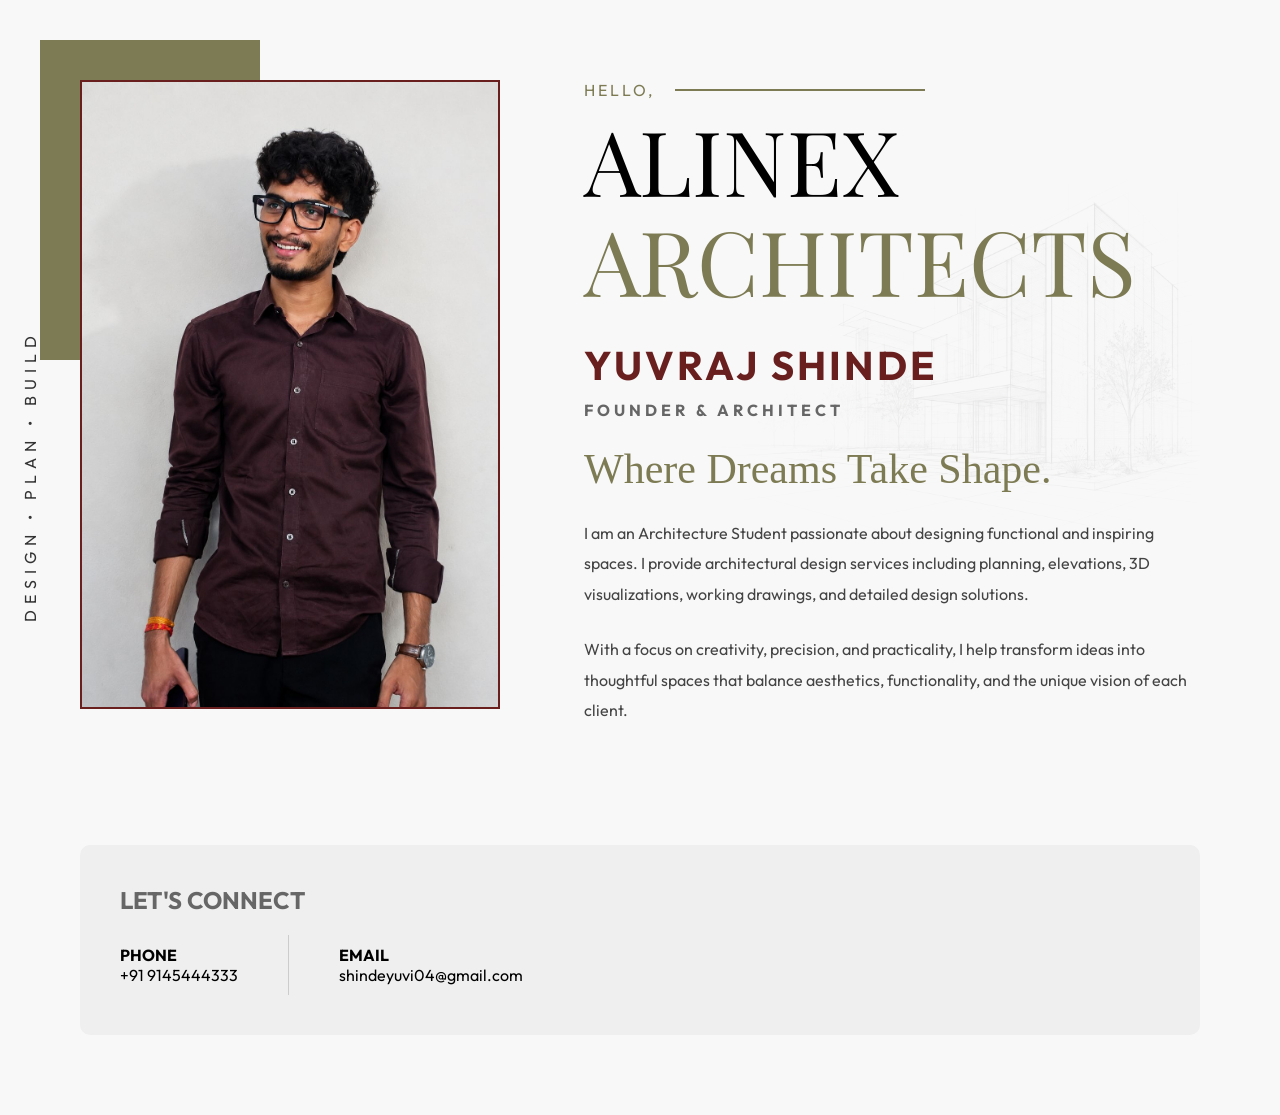
==== about.html @ 22233b24 "Add files via upload" ====
<!DOCTYPE html>
<html lang="en">
<head>
<meta charset="UTF-8">
<meta name="viewport" content="width=device-width, initial-scale=1.0">

<title>About | Alinex Architects</title>

<link rel="stylesheet" href="about.css">

<link href="https://fonts.googleapis.com/css2?family=Playfair+Display:wght@400;600&family=Outfit:wght@300;400;500;600;700&display=swap" rel="stylesheet">

</head>
<body>

<section class="about-container">

    <!-- LEFT SIDE -->

    <div class="about-image">

        <div class="green-box"></div>

        <div class="vertical-text">
            DESIGN • PLAN • BUILD
        </div>

        <img src="yvpic.jpeg" alt="Yuvraj Shinde">

    </div>

    <!-- RIGHT SIDE -->

    <div class="about-content">

        <div class="hello">
            <span>HELLO,</span>
            <div class="line"></div>
        </div>

        <h1>ALINEX</h1>

        <h2>ARCHITECTS</h2>

        <h3>YUVRAJ SHINDE</h3>

        <h4>FOUNDER & ARCHITECT</h4>

        <div class="tagline">
            Where Dreams Take Shape.
        </div>

        <p>
            I am an Architecture Student passionate about designing
            functional and inspiring spaces. I provide architectural
            design services including planning, elevations,
            3D visualizations, working drawings, and detailed
            design solutions.
        </p>

        <p>
            With a focus on creativity, precision, and practicality,
            I help transform ideas into thoughtful spaces that
            balance aesthetics, functionality, and the unique
            vision of each client.
        </p>

        <img src="buildingsketch.png" class="building-sketch">

    </div>

</section>

<section class="contact-box">

    <h2>LET'S CONNECT</h2>

    <div class="contact-row">

        <div>
            <h4>PHONE</h4>
            <p>+91 9145444333</p>
        </div>

        <div class="divider"></div>

        <div>
            <h4>EMAIL</h4>
            <p>shindeyuvi04@gmail.com</p>
        </div>

    </div>

</section>

</body>
</html>
---- about.css ----
*{
    margin:0;
    padding:0;
    box-sizing:border-box;
}

body{
    background:#f8f8f8;
    font-family:'Outfit',sans-serif;
}

.about-container{

    width:100%;

    display:flex;

    justify-content:space-between;

    padding:80px;

    position:relative;
}

/* LEFT */

.about-image{

    width:40%;

    position:relative;
}

.green-box{

    position:absolute;

    width:220px;
    height:320px;

    background:#7d7b53;

    top:-40px;
    left:-40px;

    z-index:1;
}

.about-image img{

    width:420px;

    border:2px solid #6a1f1f;

    position:relative;

    z-index:2;
}

.vertical-text{

    position:absolute;

    left:-60px;
    top:250px;

    writing-mode:vertical-rl;

    transform:rotate(180deg);

    letter-spacing:6px;

    color:#333;
}

/* RIGHT */

.about-content{

    width:55%;

    position:relative;
}

.hello{

    display:flex;

    align-items:center;

    gap:20px;
}

.line{

    width:250px;

    height:2px;

    background:#7d7b53;
}

.hello span{

    color:#7d7b53;

    letter-spacing:3px;
}

.about-content h1{

    font-size:90px;

    font-family:'Playfair Display',serif;

    font-weight:400;
}

.about-content h2{

    font-size:90px;

    color:#7d7b53;

    font-family:'Playfair Display',serif;

    font-weight:400;

    margin-top:-20px;
}

.about-content h3{

    margin-top:20px;

    color:#6a1f1f;

    font-size:40px;

    letter-spacing:3px;
}

.about-content h4{

    color:#666;

    letter-spacing:4px;

    margin-top:10px;
}

.tagline{

    margin-top:25px;

    font-size:42px;

    color:#7d7b53;

    font-family:cursive;
}

.about-content p{

    margin-top:25px;

    max-width:650px;

    line-height:1.9;

    color:#444;
}

.building-sketch{

    position:absolute;

    right:0;

    top:100px;

    width:550px;

    opacity:0.12;

    z-index:-1;
}

/* CONTACT */

.contact-box{

    margin:40px 80px 80px;

    padding:40px;

    background:#efefef;

    border-radius:10px;
}

.contact-box h2{

    color:#666;

    margin-bottom:20px;
}

.contact-row{

    display:flex;

    align-items:center;

    gap:50px;
}

.divider{

    width:1px;

    height:60px;

    background:#ccc;
}

/* =========================
   MOBILE VIEW
========================= */

@media screen and (max-width:768px){

    .about-container{
        flex-direction:column;
        padding:40px 20px;
        overflow:hidden;
    }

    /* LEFT SECTION */

    .about-image{
        width:100%;
        display:flex;
        justify-content:center;
        position:relative;
        margin-bottom:40px;
    }

    .green-box{
        width:140px;
        height:220px;

        top:-20px;
        left:20px;
    }

    .about-image img{
        width:280px;
        max-width:100%;
    }

    .vertical-text{
        left:-5px;
        top:120px;

        font-size:10px;
        letter-spacing:3px;
    }

    /* RIGHT SECTION */

    .about-content{
        width:100%;
        text-align:left;
    }

    .hello{
        gap:10px;
    }

    .line{
        width:100px;
    }

    .about-content h1{
        font-size:52px;
        line-height:1;
    }

    .about-content h2{
        font-size:52px;
        line-height:1;
        margin-top:-5px;
    }

    .about-content h3{
        font-size:26px;
        letter-spacing:1px;
    }

    .about-content h4{
        font-size:12px;
        letter-spacing:2px;
    }

    .tagline{
        font-size:28px;
    }

    .about-content p{
        font-size:15px;
        line-height:1.8;
    }

    /* BUILDING SKETCH */

    .building-sketch{
        width:100%;
        right:0;
        top:250px;
        opacity:0.08;
    }

    /* CONTACT */

    .contact-box{
        margin:20px;
        padding:25px;
    }

    .contact-box h2{
        font-size:22px;
    }

    .contact-row{
        flex-direction:column;
        align-items:flex-start;
        gap:20px;
    }

    .divider{
        display:none;
    }
}
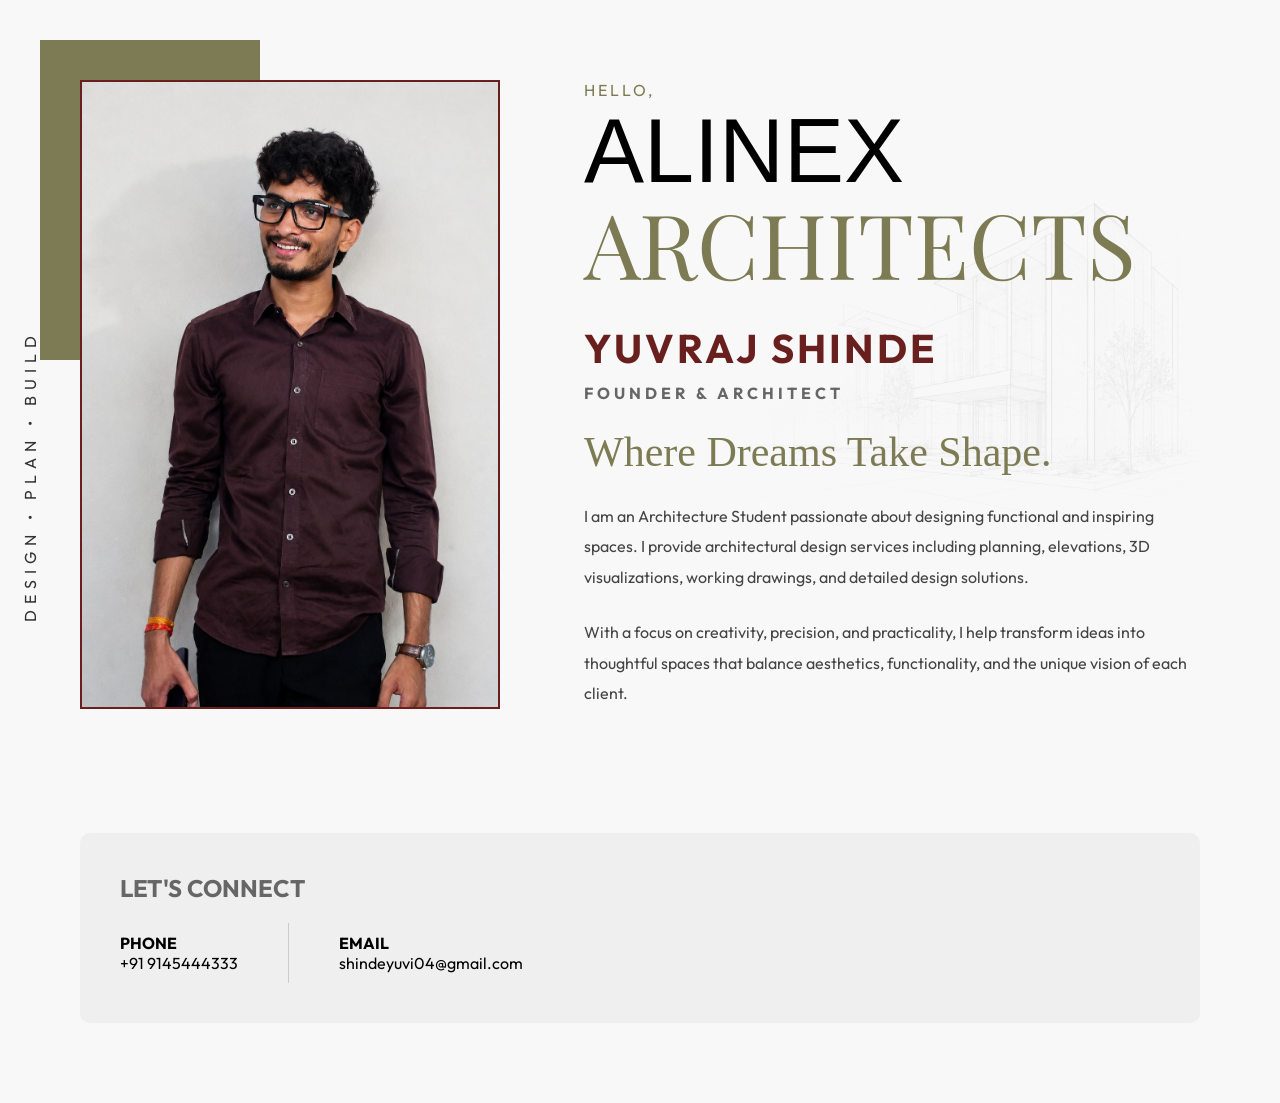
==== commit be5c0350: "Update about.html" ====
--- a/about.html
+++ b/about.html
@@ -35,7 +35,7 @@
 
         <div class="hello">
             <span>HELLO,</span>
-            <div class="line"></div>
+            <!-- <div class="line"></div> -->
         </div>
 
         <h1>ALINEX</h1>
--- a/about.css
+++ b/about.css
@@ -111,7 +111,7 @@
 
     font-size:90px;
 
-    font-family:'Playfair Display',serif;
+    font-family:'Poppins',sans-serif;
 
     font-weight:400;
 }
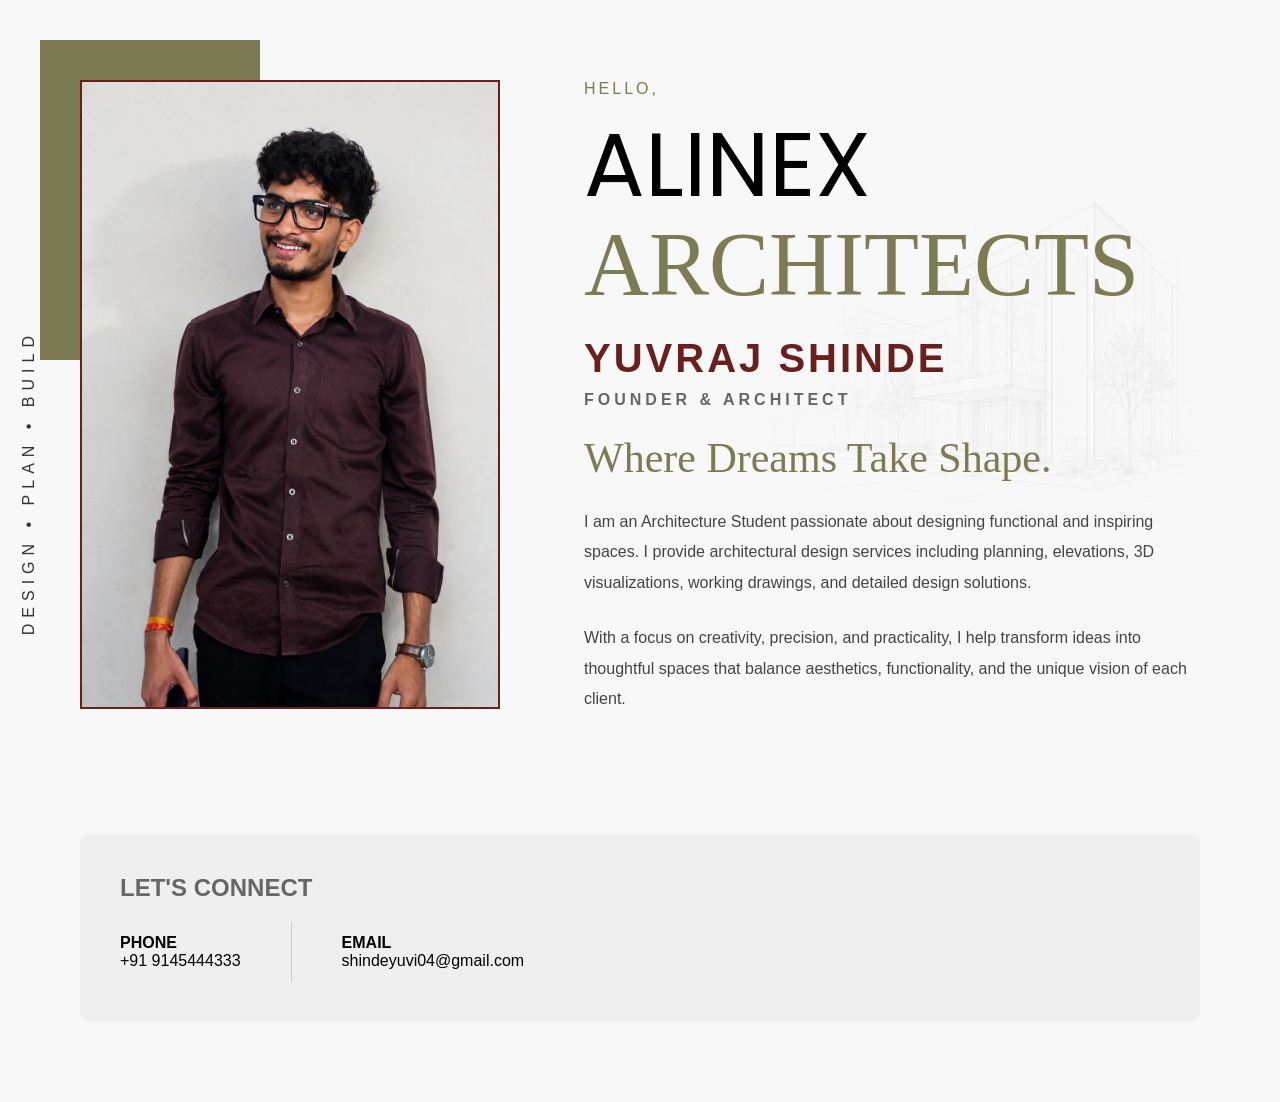
==== commit 7843f342: "Update about.html" ====
--- a/about.html
+++ b/about.html
@@ -8,7 +8,8 @@
 
 <link rel="stylesheet" href="about.css">
 
-<link href="https://fonts.googleapis.com/css2?family=Playfair+Display:wght@400;600&family=Outfit:wght@300;400;500;600;700&display=swap" rel="stylesheet">
+<!-- <link href="https://fonts.googleapis.com/css2?family=Playfair+Display:wght@400;600&family=Outfit:wght@300;400;500;600;700&display=swap" rel="stylesheet"> -->
+    <link href="https://fonts.googleapis.com/css2?family=Poppins:wght@400;500;600;700&display=swap" rel="stylesheet">
 
 </head>
 <body>
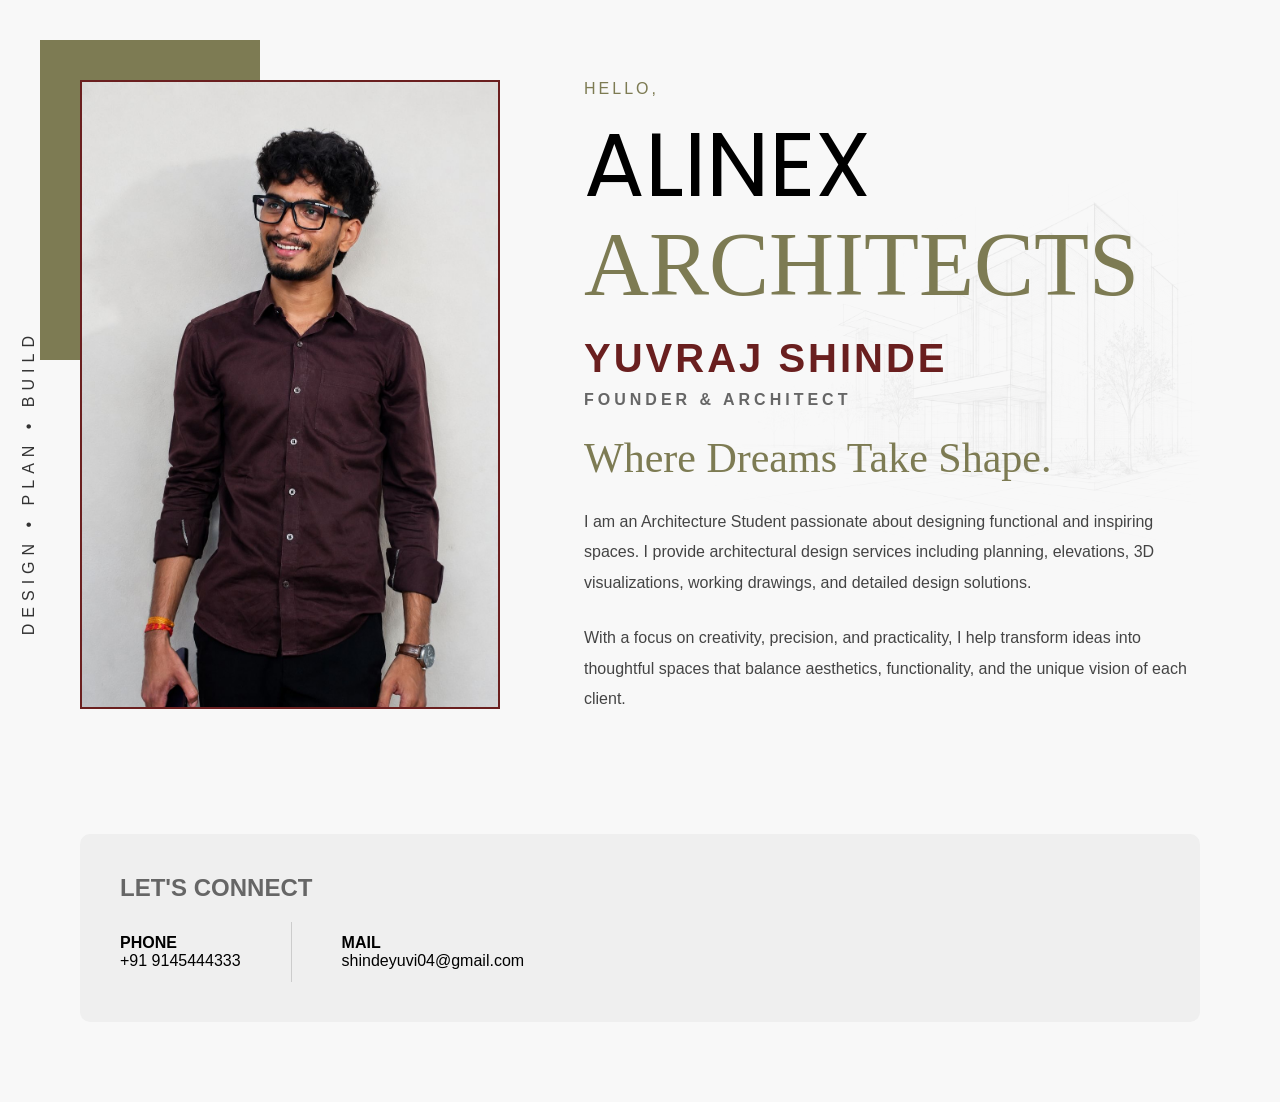
==== commit 0308f2fe: "Update about.html" ====
--- a/about.html
+++ b/about.html
@@ -86,7 +86,7 @@
         <div class="divider"></div>
 
         <div>
-            <h4>EMAIL</h4>
+            <h4>MAIL</h4>
             <p>shindeyuvi04@gmail.com</p>
         </div>
 
